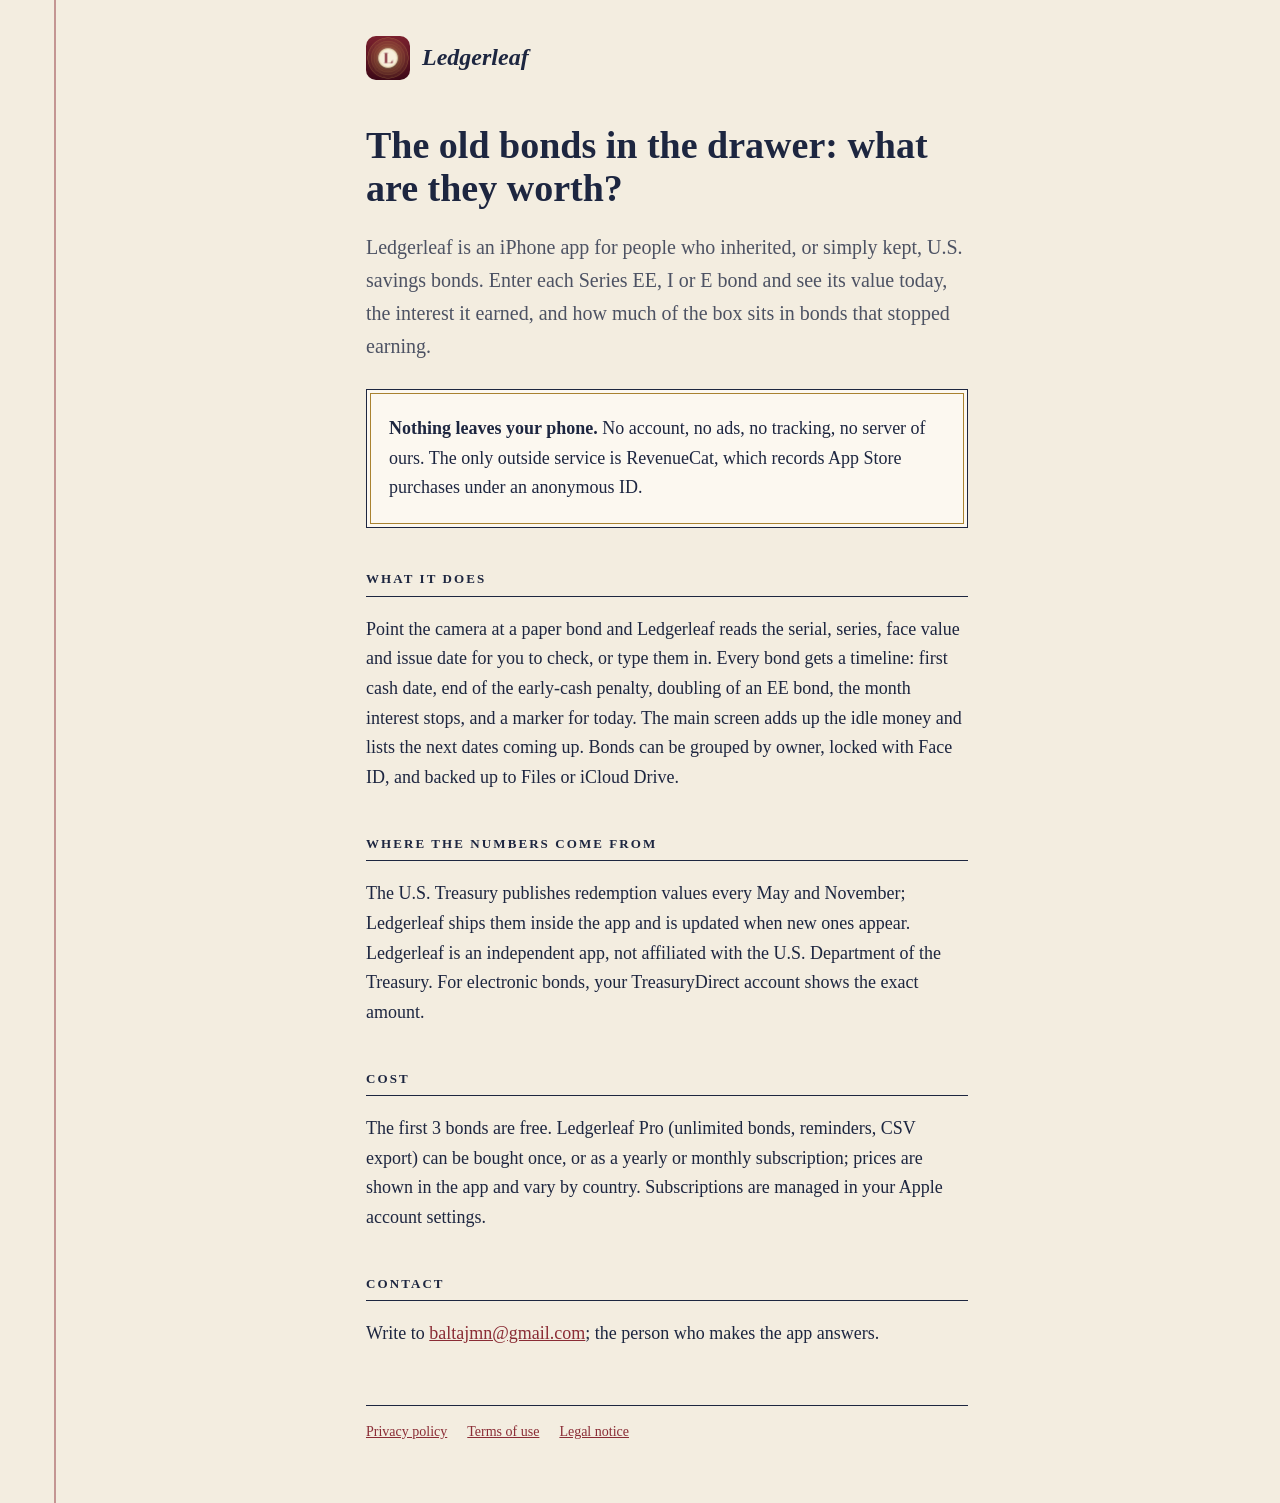
==== index.html @ 5b673036 "Web y privacidad de ledgerleaf" ====
<!doctype html>
<html lang="en">
<head>
<meta charset="utf-8">
<meta name="viewport" content="width=device-width, initial-scale=1">
<title>Ledgerleaf: Savings Bond Value for iPhone</title>
<meta name="description" content="Value your U.S. savings bonds, see which ones stopped earning and how much money that leaves idle. Series EE, I and E. No account: your list stays on your iPhone.">
<link rel="canonical" href="https://ledgerleaf.baltajmn.dev/">
<link rel="icon" href="/bw/icon-64.png" type="image/png">
<link rel="apple-touch-icon" href="/bw/icon-180.png">
<link rel="stylesheet" href="/bw/site.css">
</head>
<body>
<main>
<a class="brand" href="/"><img src="/bw/icon-180.png" alt="">Ledgerleaf</a>
<h1>The old bonds in the drawer: what are they worth?</h1>
<p class="lede">Ledgerleaf is an iPhone app for people who inherited, or simply kept, U.S. savings bonds. Enter each Series EE, I or E bond and see its value today, the interest it earned, and how much of the box sits in bonds that stopped earning.</p>

<div class="box"><p><strong>Nothing leaves your phone.</strong> No account, no ads, no tracking, no server of ours. The only outside service is RevenueCat, which records App Store purchases under an anonymous ID.</p></div>

<h2>What it does</h2>
<p>Point the camera at a paper bond and Ledgerleaf reads the serial, series, face value and issue date for you to check, or type them in. Every bond gets a timeline: first cash date, end of the early-cash penalty, doubling of an EE bond, the month interest stops, and a marker for today. The main screen adds up the idle money and lists the next dates coming up. Bonds can be grouped by owner, locked with Face ID, and backed up to Files or iCloud Drive.</p>

<h2>Where the numbers come from</h2>
<p>The U.S. Treasury publishes redemption values every May and November; Ledgerleaf ships them inside the app and is updated when new ones appear. Ledgerleaf is an independent app, not affiliated with the U.S. Department of the Treasury. For electronic bonds, your TreasuryDirect account shows the exact amount.</p>

<h2>Cost</h2>
<p>The first 3 bonds are free. Ledgerleaf Pro (unlimited bonds, reminders, CSV export) can be bought once, or as a yearly or monthly subscription; prices are shown in the app and vary by country. Subscriptions are managed in your Apple account settings.</p>

<h2>Contact</h2>
<p>Write to <a href="mailto:baltajmn@gmail.com?subject=Ledgerleaf">baltajmn@gmail.com</a>; the person who makes the app answers.</p>

<footer><a href="/privacy/">Privacy policy</a><a href="https://www.apple.com/legal/internet-services/itunes/dev/stdeula/">Terms of use</a><a href="/legal.html">Legal notice</a></footer>
</main>
</body>
</html>
---- bw/site.css ----
:root { --ink:#1d2640; --seal:#8a2c35; --brass:#a98230; --paper:#f3ede0; --card:#fcf8f0; }
* { box-sizing: border-box; }
body { margin: 0; background: var(--paper); color: var(--ink); font: 18px/1.65 Georgia, "Times New Roman", serif;
  background-image: linear-gradient(90deg, transparent 54px, rgba(138,44,53,.45) 54px, rgba(138,44,53,.45) 56px, transparent 56px); }
main { max-width: 700px; margin: 0 auto; padding: 36px 22px 60px 76px; }
.brand { display: inline-flex; align-items: center; gap: 12px; color: var(--ink); text-decoration: none; font-style: italic; font-weight: 700; font-size: 24px; }
.brand img { width: 44px; height: 44px; border-radius: 10px; }
h1 { font-size: 38px; line-height: 1.15; margin: 34px 0 10px; }
h2 { font-size: 13px; letter-spacing: .16em; text-transform: uppercase; margin: 40px 0 8px; padding-bottom: 6px; border-bottom: 1px solid var(--ink); }
.lede { font-size: 20px; color: rgba(29,38,64,.78); }
.box { background: var(--card); border: 1px solid var(--ink); outline: 1px solid var(--brass); outline-offset: -5px; padding: 6px 22px; margin: 26px 0; }
a { color: var(--seal); }
table { border-collapse: collapse; width: 100%; background: var(--card); }
th, td { text-align: left; padding: 8px 12px; border-bottom: 1px solid rgba(29,38,64,.2); vertical-align: top; font-size: 16px; }
th { width: 28%; }
footer { margin-top: 56px; padding-top: 14px; border-top: 1px solid var(--ink); font-size: 14px; }
footer a { margin-right: 20px; }
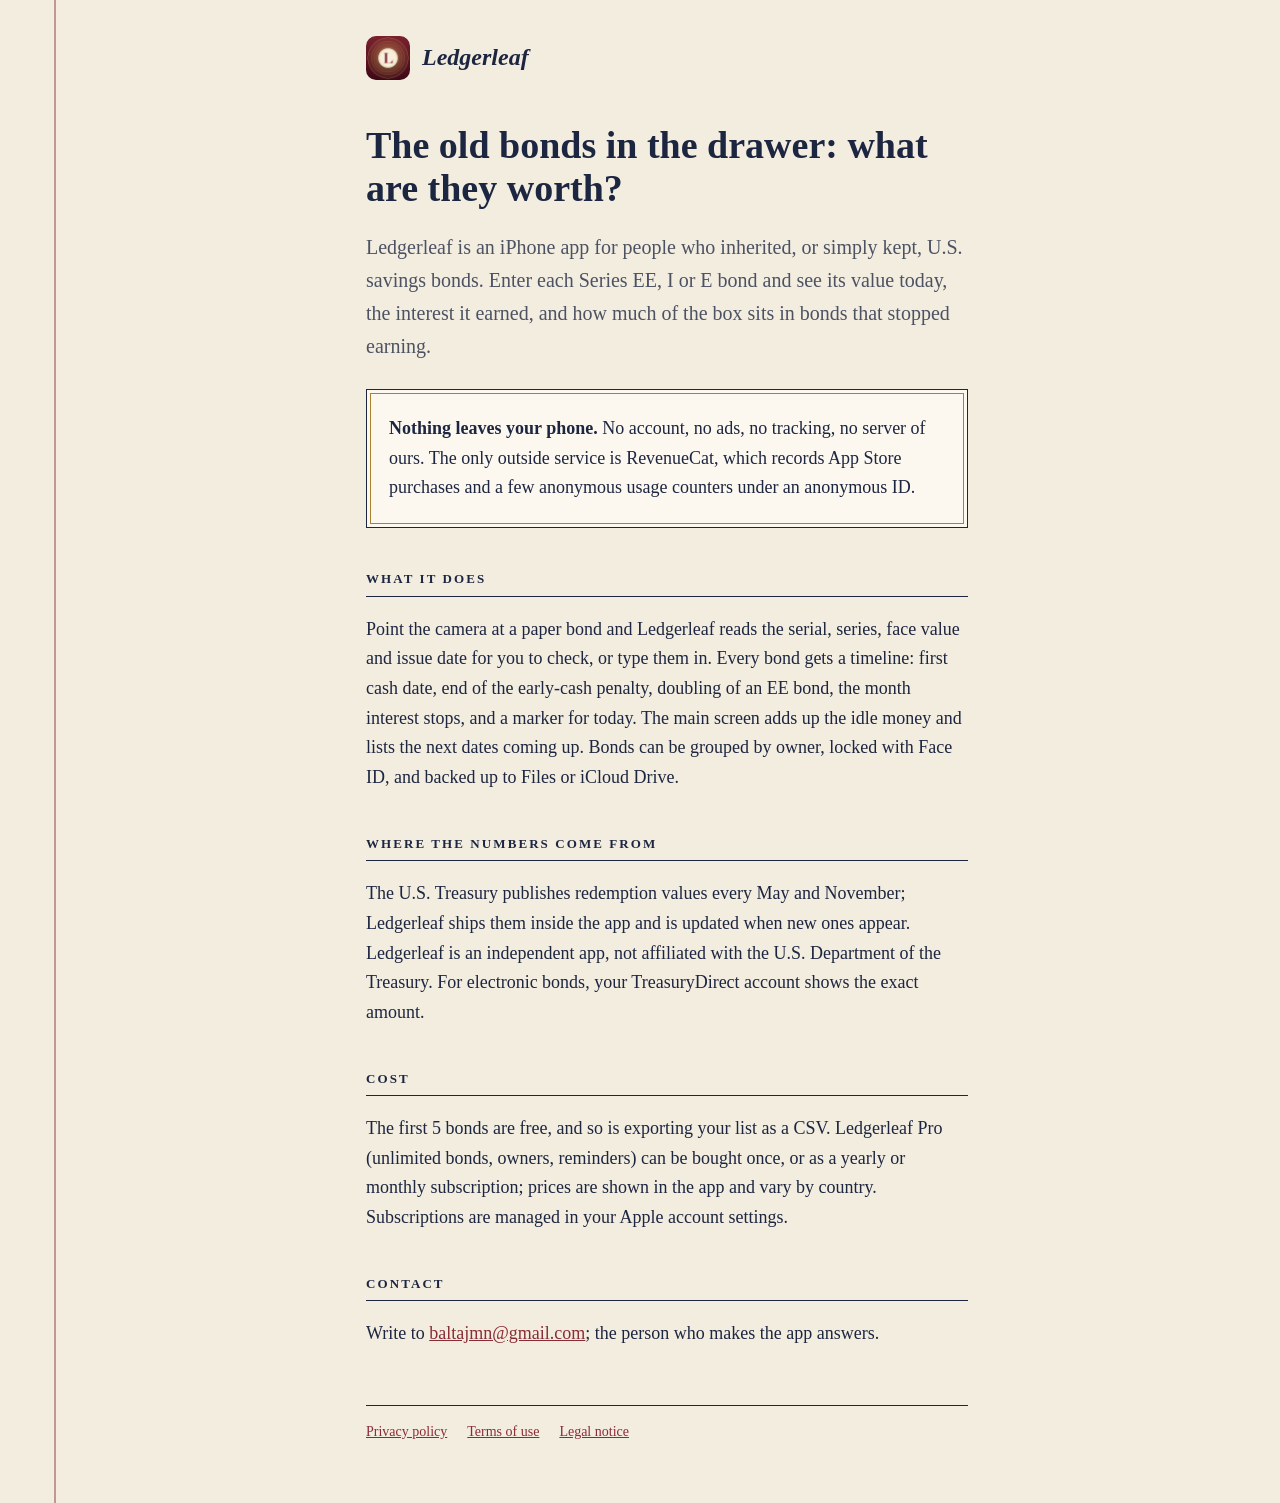
==== commit 4c36209a: "Web: usage counters via RevenueCat, 5 free bonds, CSV export free Co-Authored-By: Claude Fable 5.2 <" ====
--- a/index.html
+++ b/index.html
@@ -16,7 +16,7 @@
 <h1>The old bonds in the drawer: what are they worth?</h1>
 <p class="lede">Ledgerleaf is an iPhone app for people who inherited, or simply kept, U.S. savings bonds. Enter each Series EE, I or E bond and see its value today, the interest it earned, and how much of the box sits in bonds that stopped earning.</p>
 
-<div class="box"><p><strong>Nothing leaves your phone.</strong> No account, no ads, no tracking, no server of ours. The only outside service is RevenueCat, which records App Store purchases under an anonymous ID.</p></div>
+<div class="box"><p><strong>Nothing leaves your phone.</strong> No account, no ads, no tracking, no server of ours. The only outside service is RevenueCat, which records App Store purchases and a few anonymous usage counters under an anonymous ID.</p></div>
 
 <h2>What it does</h2>
 <p>Point the camera at a paper bond and Ledgerleaf reads the serial, series, face value and issue date for you to check, or type them in. Every bond gets a timeline: first cash date, end of the early-cash penalty, doubling of an EE bond, the month interest stops, and a marker for today. The main screen adds up the idle money and lists the next dates coming up. Bonds can be grouped by owner, locked with Face ID, and backed up to Files or iCloud Drive.</p>
@@ -25,7 +25,7 @@
 <p>The U.S. Treasury publishes redemption values every May and November; Ledgerleaf ships them inside the app and is updated when new ones appear. Ledgerleaf is an independent app, not affiliated with the U.S. Department of the Treasury. For electronic bonds, your TreasuryDirect account shows the exact amount.</p>
 
 <h2>Cost</h2>
-<p>The first 3 bonds are free. Ledgerleaf Pro (unlimited bonds, reminders, CSV export) can be bought once, or as a yearly or monthly subscription; prices are shown in the app and vary by country. Subscriptions are managed in your Apple account settings.</p>
+<p>The first 5 bonds are free, and so is exporting your list as a CSV. Ledgerleaf Pro (unlimited bonds, owners, reminders) can be bought once, or as a yearly or monthly subscription; prices are shown in the app and vary by country. Subscriptions are managed in your Apple account settings.</p>
 
 <h2>Contact</h2>
 <p>Write to <a href="mailto:baltajmn@gmail.com?subject=Ledgerleaf">baltajmn@gmail.com</a>; the person who makes the app answers.</p>
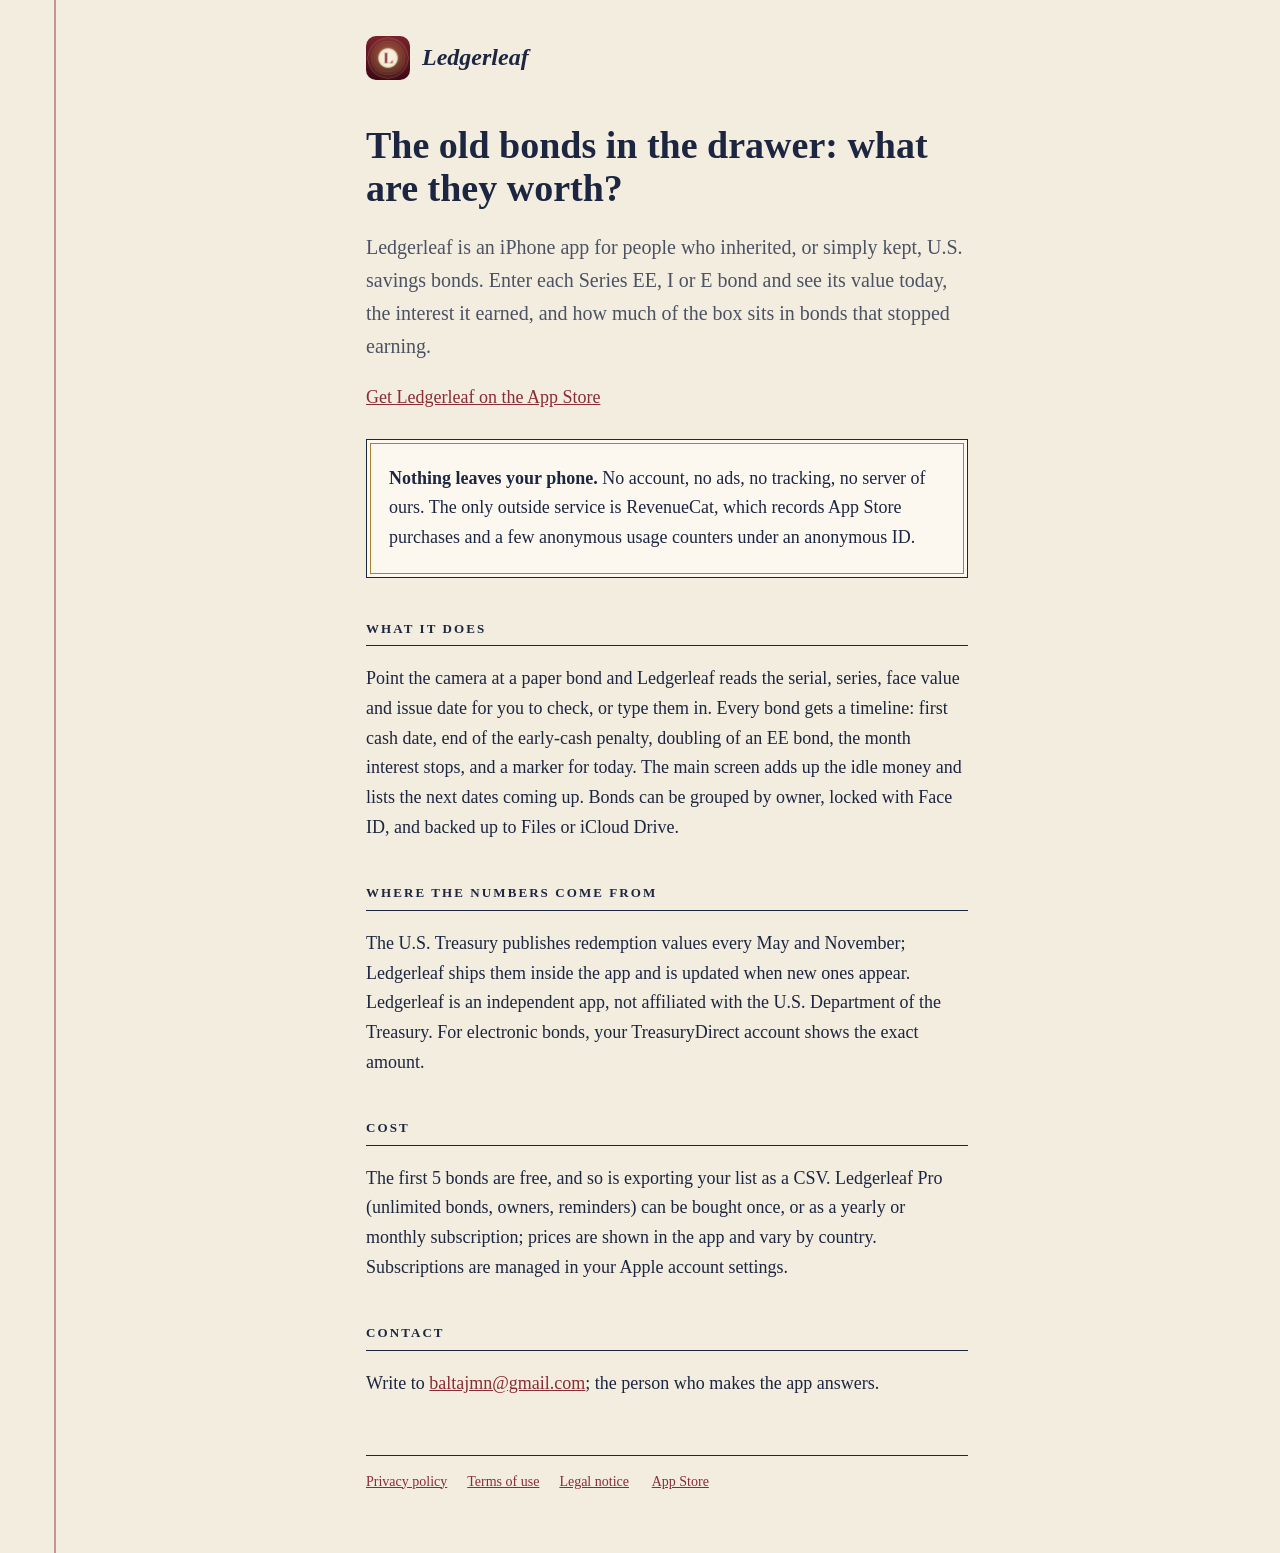
==== commit ae2f5758: "Home: App Store link with campaign, sitemap, robots and IndexNow key The page had no way to install " ====
--- a/index.html
+++ b/index.html
@@ -15,6 +15,7 @@
 <a class="brand" href="/"><img src="/bw/icon-180.png" alt="">Ledgerleaf</a>
 <h1>The old bonds in the drawer: what are they worth?</h1>
 <p class="lede">Ledgerleaf is an iPhone app for people who inherited, or simply kept, U.S. savings bonds. Enter each Series EE, I or E bond and see its value today, the interest it earned, and how much of the box sits in bonds that stopped earning.</p>
+<p><a href="https://apps.apple.com/app/apple-store/id6833053468?pt=129564006&amp;ct=web-home&amp;mt=8">Get Ledgerleaf on the App Store</a></p>
 
 <div class="box"><p><strong>Nothing leaves your phone.</strong> No account, no ads, no tracking, no server of ours. The only outside service is RevenueCat, which records App Store purchases and a few anonymous usage counters under an anonymous ID.</p></div>
 
@@ -30,7 +31,7 @@
 <h2>Contact</h2>
 <p>Write to <a href="mailto:baltajmn@gmail.com?subject=Ledgerleaf">baltajmn@gmail.com</a>; the person who makes the app answers.</p>
 
-<footer><a href="/privacy/">Privacy policy</a><a href="https://www.apple.com/legal/internet-services/itunes/dev/stdeula/">Terms of use</a><a href="/legal.html">Legal notice</a></footer>
+<footer><a href="/privacy/">Privacy policy</a><a href="https://www.apple.com/legal/internet-services/itunes/dev/stdeula/">Terms of use</a><a href="/legal.html">Legal notice</a> <a href="https://apps.apple.com/app/apple-store/id6833053468?pt=129564006&amp;ct=web-home&amp;mt=8">App Store</a></footer>
 </main>
 </body>
 </html>
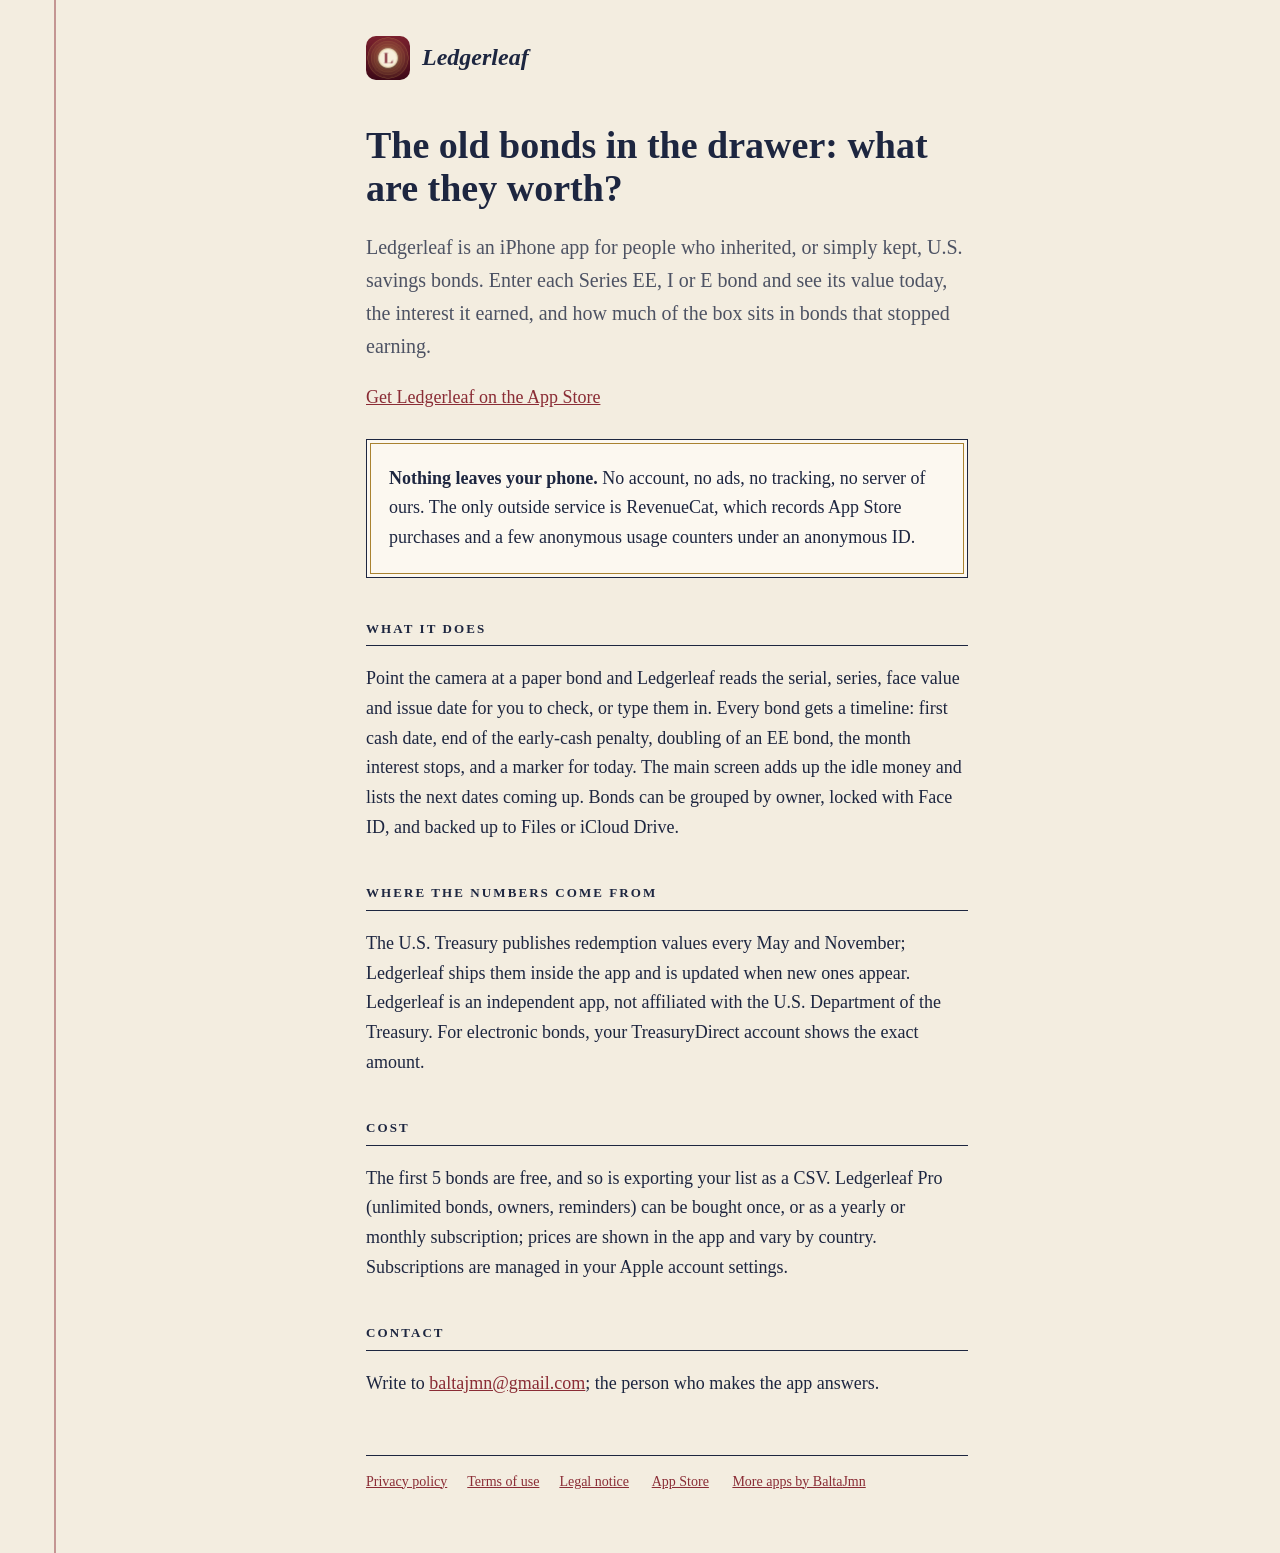
==== commit 30d42ca8: "Footer link to all apps at baltajmn.dev Co-Authored-By: Claude Opus 5.5 <noreply@anthropic.com>" ====
--- a/index.html
+++ b/index.html
@@ -31,7 +31,7 @@
 <h2>Contact</h2>
 <p>Write to <a href="mailto:baltajmn@gmail.com?subject=Ledgerleaf">baltajmn@gmail.com</a>; the person who makes the app answers.</p>
 
-<footer><a href="/privacy/">Privacy policy</a><a href="https://www.apple.com/legal/internet-services/itunes/dev/stdeula/">Terms of use</a><a href="/legal.html">Legal notice</a> <a href="https://apps.apple.com/app/apple-store/id6833053468?pt=129564006&amp;ct=web-home&amp;mt=8">App Store</a></footer>
+<footer><a href="/privacy/">Privacy policy</a><a href="https://www.apple.com/legal/internet-services/itunes/dev/stdeula/">Terms of use</a><a href="/legal.html">Legal notice</a> <a href="https://apps.apple.com/app/apple-store/id6833053468?pt=129564006&amp;ct=web-home&amp;mt=8">App Store</a> <a href="https://baltajmn.dev/">More apps by BaltaJmn</a></footer>
 </main>
 </body>
 </html>
